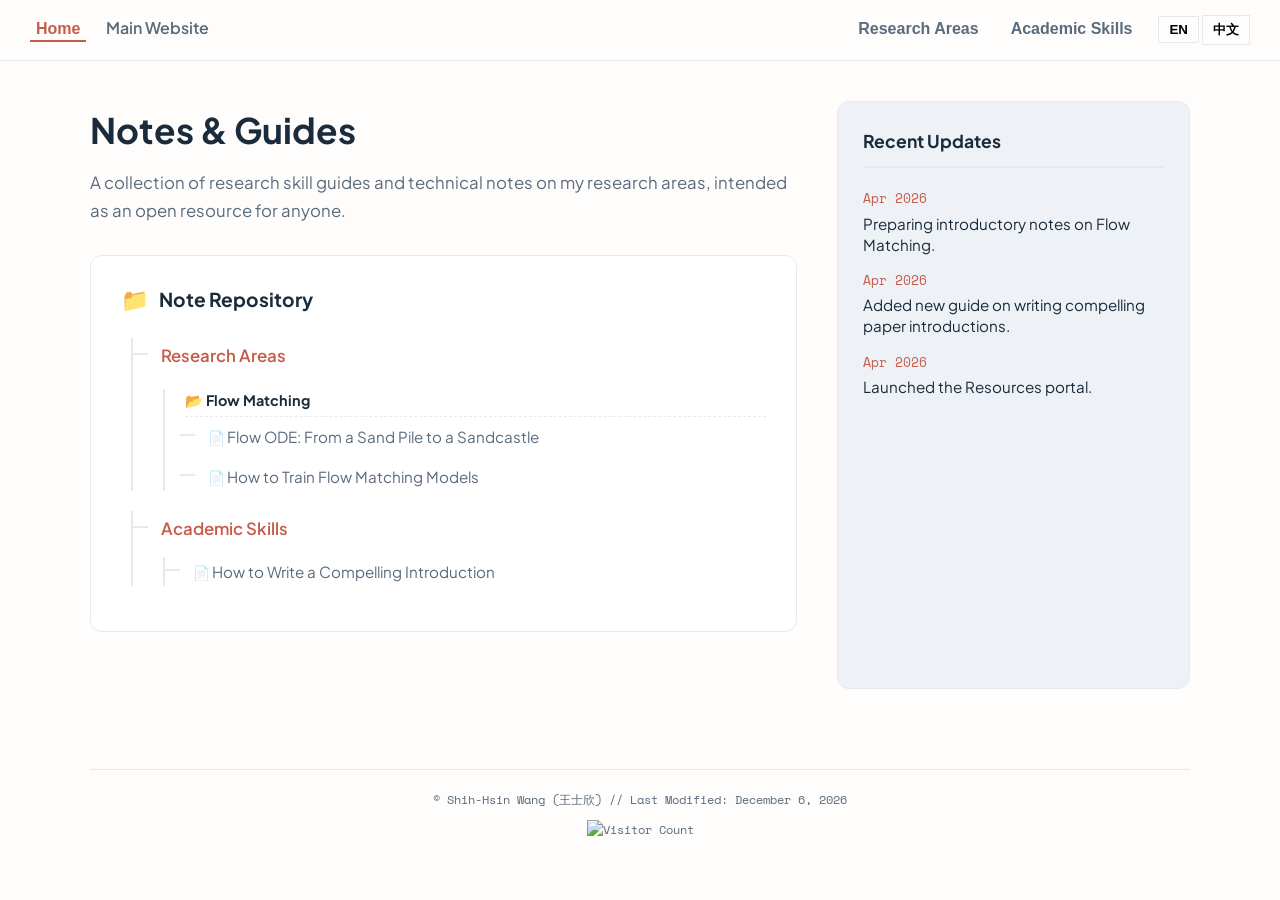
==== notes.html @ 01324335 "Update notes.html" ====
<!DOCTYPE html>
<html lang="en">
<head>
    <meta charset="UTF-8">
    <meta name="viewport" content="width=device-width, initial-scale=1.0">
    
    <meta http-equiv="Cache-Control" content="no-cache, no-store, must-revalidate">
    <meta http-equiv="Pragma" content="no-cache">
    <meta http-equiv="Expires" content="0">

    <title>Shih-Hsin Wang — Notes & Guides</title>
    
    <link rel="preconnect" href="https://fonts.googleapis.com">
    <link rel="preconnect" href="https://fonts.gstatic.com" crossorigin>
    <link href="https://fonts.googleapis.com/css2?family=Plus+Jakarta+Sans:wght@400;500;600;700&family=Space+Mono:wght@400;700&display=swap" rel="stylesheet">

    <link rel="stylesheet" href="https://cdn.jsdelivr.net/npm/katex@0.16.9/dist/katex.min.css">
    <script defer src="https://cdn.jsdelivr.net/npm/katex@0.16.9/dist/katex.min.js"></script>
    <script defer src="https://cdn.jsdelivr.net/npm/katex@0.16.9/dist/contrib/auto-render.min.js"></script>
    
    <link href="https://cdn.jsdelivr.net/npm/prismjs/themes/prism.css" rel="stylesheet"/>
    <script src="https://cdn.jsdelivr.net/npm/prismjs/prism.js"></script>
    
    <script src="https://cdn.jsdelivr.net/npm/marked/marked.min.js"></script>
    
    <script src="https://cdn.jsdelivr.net/npm/marked-katex-extension/lib/index.umd.js"></script>

    <style>
        :root {
            --bg: #fffdfc;
            --text: #1a2b3c;
            --text-muted: #5a6b7d;
            --accent: #c65d4a;
            --box-math-bg: #eef2f6;
            --box-ml-bg: #fcf6f1;
            --border: #e6e9ed;
            --font-main: 'Plus Jakarta Sans', sans-serif;
            --font-mono: 'Space Mono', monospace;
        }

        * { box-sizing: border-box; }

        body {
            background-color: var(--bg);
            color: var(--text);
            font-family: var(--font-main);
            line-height: 1.65;
            margin: 0;
            display: flex;
            flex-direction: column;
            height: 100vh;
        }

        header {
            background-color: var(--bg);
            border-bottom: 1px solid var(--border);
            padding: 15px 30px;
            display: flex;
            justify-content: space-between;
            align-items: center;
        }

        .header-left {
            display: flex;
            align-items: center;
            gap: 20px; 
        }
        
        /* 更新原本的 cat-btn 讓它支援 a 標籤 */
        .cat-btn {
            background: none; border: none; font-size: 1rem; font-weight: 600;
            color: var(--text-muted); cursor: pointer; border-bottom: 2px solid transparent;
            text-decoration: none; /* 確保連結沒有底線 */
            padding-bottom: 2px; /* 微調底線距離 */
        }
        
        .cat-btn:hover {
            color: var(--accent);
        }
        
        .cat-btn.active-cat { 
            color: var(--accent); border-bottom: 2px solid var(--accent); 
        }
        
        .category-nav { display: flex; gap: 20px; align-items: center; }
    

        .lang-switch button {
            border: 1px solid var(--border); background: none; padding: 5px 10px;
            cursor: pointer; font-weight: 600;
        }
        .lang-switch button:hover { color: var(--accent); }

        /* DYNAMIC LAYOUT SUPPORT */
        .main-container {
            display: grid;
            grid-template-columns: 280px 1fr;
            flex-grow: 1;
            overflow: hidden;
        }
        .main-container.home-active { grid-template-columns: 1fr; }

        .sidebar { background-color: var(--box-ml-bg); border-right: 1px solid var(--border); padding: 20px; overflow-y: auto; }
        .main-container.home-active .sidebar { display: none; }

        .note-list button { width: 100%; text-align: left; border: none; background: none; padding: 8px; cursor: pointer; }
        .note-list button.active-note { background-color: var(--accent); color: white; }

        .content { padding: 40px; overflow-y: auto; }

        /* ===== HOME DASHBOARD STYLES ===== */
        .home-dashboard {
            display: none;
            max-width: 1100px;
            margin: 0 auto;
            flex-direction: column; /* Flex allows pushing footer to bottom */
            min-height: 100%;
        }
        .main-container.home-active .home-dashboard { display: flex; }
        .main-container.home-active #markdown-content { display: none; }

        .dashboard-content-wrapper {
            display: grid;
            grid-template-columns: 2fr 1fr;
            gap: 40px;
            flex-grow: 1; /* Pushes footer down */
            padding-bottom: 40px;
        }

        .dashboard-header { margin-bottom: 30px; }
        .dashboard-header h1 { font-size: 2.2rem; margin: 0 0 10px 0; color: var(--text); }
        .dashboard-header p { font-size: 1.05rem; color: var(--text-muted); margin: 0; }

        /* ===== INTERACTIVE TREE STYLES ===== */
        .tree-container {
            background: #fff;
            border: 1px solid var(--border);
            border-radius: 12px;
            padding: 25px 30px;
        }
        .tree-root {
            font-size: 1.2rem;
            font-weight: 700;
            color: var(--text);
            margin-bottom: 20px;
            display: flex;
            align-items: center;
            gap: 10px;
        }
        .tree-root::before { content: '📁'; font-size: 1.4rem; }
        
        .tree-branch {
            border-left: 2px solid var(--border);
            margin-left: 10px;
            padding-left: 20px;
            margin-bottom: 20px;
            position: relative;
        }
        .tree-branch::before {
            content: ''; position: absolute; left: 0; top: 15px; width: 15px; height: 2px; background: var(--border);
        }
        .tree-category {
            font-weight: 600; font-size: 1.05rem; cursor: pointer; display: inline-block;
            padding: 4px 8px; border-radius: 6px; transition: all 0.2s; color: var(--accent);
        }
        .tree-category:hover { background: var(--box-ml-bg); transform: translateX(3px); }
        
        .tree-leaves {
            margin-top: 10px; border-left: 2px solid var(--border); margin-left: 10px; padding-left: 20px;
        }
        .tree-leaf-item { position: relative; margin-bottom: 10px; }
        .tree-leaf-item::before {
            content: ''; position: absolute; left: -20px; top: 12px; width: 15px; height: 2px; background: var(--border);
        }
        .tree-leaf {
            color: var(--text-muted); cursor: pointer; display: inline-block;
            padding: 2px 8px; border-radius: 4px; transition: all 0.2s; font-size: 0.95rem;
        }
        .tree-leaf:hover { background: var(--box-math-bg); color: var(--text); transform: translateX(3px); font-weight: 500; }
        .tree-leaf::before { content: '📄 '; font-size: 0.85rem; opacity: 0.6; }

        /* ===== UPDATES COLUMN ===== */
        .updates-column { background: var(--box-math-bg); border-radius: 12px; padding: 25px; border: 1px solid var(--border); }
        .updates-column h3 { margin: 0 0 20px 0; font-size: 1.1rem; border-bottom: 2px solid var(--border); padding-bottom: 10px; }
        .update-item { margin-bottom: 15px; }
        .update-date { font-family: var(--font-mono); font-size: 0.8rem; color: var(--accent); display: block; margin-bottom: 3px; }
        .update-text { font-size: 0.95rem; line-height: 1.4; }

        /* ===== MINIMAL FOOTER ===== */
.dynamic-home-footer {
    padding: 20px 10px;
    margin-top: 40px; /* Space between content and footer */
    border-top: 1px solid var(--border);
    font-size: 0.75rem;
    color: var(--text-muted);
    font-family: var(--font-mono);
    text-align: center;
    display: flex;
    flex-direction: column;
    align-items: center;
    gap: 8px;
    background: var(--bg);
}

/* Ensure the dashboard stretches to push footer down */
.home-dashboard {
    display: none;
    flex-direction: column;
    min-height: 100%;
}

/* HIDE footer logic for mobile and note views */
.main-container:not(.home-active) .dynamic-home-footer {
    display: none !important;
}

@media (max-width: 768px) {
    /* Fix for .md files not loading accurately on mobile */
    .content {
        padding: 20px;
        height: auto; /* Allow content to dictate height */
        overflow-y: visible; 
    }
    
    .main-container {
        display: block;
        overflow-y: auto;
        height: auto;
    }

    body {
        height: auto; /* Fix for mobile scrolling issues */
    }

        /* ===== Table & Markdown Styling ===== */
        .markdown-body table { width: 100%; border-collapse: collapse; margin: 20px 0; font-size: 0.95rem; table-layout: auto; }
        .markdown-body th, .markdown-body td { border: 1px solid var(--border); padding: 12px 14px; text-align: left; vertical-align: top; line-height: 1.6; word-break: break-word; }
        .markdown-body th { background-color: var(--box-ml-bg); font-weight: 600; }
        .markdown-body tr:nth-child(even) { background-color: #fafafa; }
        .markdown-body td:first-child, .markdown-body th:first-child { width: 140px; white-space: nowrap; }
        .markdown-body { max-width: 900px; margin: 0; font-size: 16px; line-height: 1.75; }

        @media (max-width: 768px) {
            .dashboard-content-wrapper { grid-template-columns: 1fr; }
            .markdown-body table { display: block; overflow-x: auto; }
            .category-nav { flex-wrap: wrap; gap: 10px; }
            header { flex-direction: column; align-items: flex-start; gap: 10px; }
            .main-container { display: block; }
            .sidebar { width: 100%; border-right: none; border-bottom: 1px solid var(--border); padding: 10px; }
            .note-list { display: flex; overflow-x: auto; gap: 8px; }
            .note-list li { flex: 0 0 auto; }
            .note-list button { white-space: nowrap; border: 1px solid var(--border); border-radius: 20px; padding: 6px 12px; }
            .content { padding: 20px; }
            .markdown-body { max-width: 100%; }
        }

        .markdown-body h1 { font-size: 2rem; margin-top: 0; border-bottom: 1px solid var(--border); padding-bottom: 8px; }
        .markdown-body h2 { margin-top: 32px; font-size: 1.5rem; }
        .markdown-body h3 { margin-top: 24px; }
        .markdown-body p { margin: 14px 0; }
        .markdown-body ul { padding-left: 20px; }
        .markdown-body blockquote { border-left: 3px solid var(--accent); padding-left: 12px; color: var(--text-muted); background: var(--box-ml-bg); border-radius: 6px; }
        .markdown-body code { background: var(--box-math-bg); padding: 3px 6px; border-radius: 4px; font-size: 0.9em; }
        .markdown-body pre { background: #1a2b3c; color: white; padding: 16px; border-radius: 8px; overflow-x: auto; }
        .katex-display { margin: 20px 0; overflow-x: auto; }
        html { scroll-behavior: smooth; }
        
    </style>
</head>

<body>

<header>
    <div class="header-left">
        <button class="cat-btn" id="btn-home" onclick="loadHome()">Home</button>
        <a href="index.html" class="cat-btn">Main Website</a>
    </div>
    
    <div class="category-nav">
        <button class="cat-btn" id="btn-themes" onclick="loadCategory('themes', event)">Research Areas</button>
        <button class="cat-btn" id="btn-skills" onclick="loadCategory('skills', event)">Academic Skills</button>

        <div class="lang-switch">
            <button onclick="setLanguage('en')">EN</button>
            <button onclick="setLanguage('zh')">中文</button>
        </div>
    </div>
</header>

<div class="main-container" id="main-container">

    <aside class="sidebar">
        <h3 id="sidebar-title"></h3>
        <ul class="note-list" id="note-list-container"></ul>
    </aside>

    <main class="content">
        
        <div class="home-dashboard" id="home-dashboard">
            <div class="dashboard-content-wrapper">
                
                <div class="dashboard-main">
                    <div class="dashboard-header">
                        <h1 id="home-title">Notes & Guides</h1>
                        <p id="home-subtitle">A collection of research skill guides and technical notes on my research areas, intended as an open resource for anyone.</p>
                    </div>

                    <div class="tree-container">
                        <div class="tree-root" id="tree-root-title">Note Repository</div>
                        <div id="dynamic-tree">
                            </div>
                    </div>
                </div>

                <div class="updates-column">
                    <h3 id="updates-title">Recent Updates</h3>
                    <div class="update-item">
                        <span class="update-date">Apr 2026</span>
                        <div class="update-text" id="upd-1">Preparing introductory notes on Flow Matchings.</div>
                    </div>
                    <div class="update-item">
                        <span class="update-date">Apr 2026</span>
                        <div class="update-text" id="upd-2">Added new guide on writing compelling paper introduction.</div>
                    </div>
                    <div class="update-item">
                        <span class="update-date">Apr 2026</span>
                        <div class="update-text" id="upd-3">Launched the Resources portal.</div>
                    </div>
                </div>

            </div>

            <footer class="dynamic-home-footer">
                    <div>&copy; Shih-Hsin Wang (王士欣) // Last Modified: <script>document.write(new Date(document.lastModified).toLocaleDateString('en-US', { year: 'numeric', month: 'long', day: 'numeric' }));</script></div>
                    <div style="margin-top: 2px;">
                        <img src="https://visitor-badge.laobi.icu/badge?page_id=shihhsinwang0214.notes&left_color=1a2b3c&right_color=c65d4a&left_text=Notes%20Visits" alt="Visitor Count">
                    </div>
            </footer>
        </div>

        <div id="markdown-content" class="markdown-body">Loading...</div>
    </main>

</div>

<script>

let currentLang = localStorage.getItem("lang") || "en";

// ==========================================
// 1. ADD YOUR NOTES HERE
// ==========================================
// The Knowledge Tree automatically builds itself from this list!

const notesData = {
    "themes": [
        // --- Geometric Deep Learning ---
        // {
        //     group: { en: "Geometric Deep Learning", zh: "幾何深度學習" },
        //     title: { en: "GNNs", zh: "GNNs 筆記" },
        //     file: { en: "notes/en/gnns.md", zh: "notes/zh/gnns.md" }
        // },
        // {
        //     group: { en: "Geometric Deep Learning", zh: "幾何深度學習" },
        //     title: { en: "Equivariance & Invariance", zh: "等變性與不變性" },
        //     file: { en: "notes/en/equivariance.md", zh: "notes/zh/equivariance.md" }
        // },
        // --- Flow Matching ---
        {
            group: { en: "Flow Matching", zh: "Flow Matching" },
            title: { en: "Flow ODE: From a Sand Pile to a Sandcastle", zh: "Flow ODE：沙堆到沙堡" },
            file: { en: "notes/zh/flow-matching-story.md", zh: "notes/zh/flow-matching-story.md" }
        },
        {
            group: { en: "Flow Matching", zh: "Flow Matching" },
            title: { en: "How to Train Flow Matching Models", zh: "訓練 Flow Matching：隨群體而動" },
            file: { en: "notes/en/flow-matching-training.md", zh: "notes/zh/flow-matching-training.md" }
        }
        // ,
        // {
        //     group: { en: "Flow Matching", zh: "Flow Matching" },
        //     title: { en: "Stochastic Interpolants", zh: "Stochastic Interpolants" },
        //     file: { en: "notes/en/flow-matching-interpolants.md", zh: "notes/zh/flow-matching-interpolants.md" }
        // }
        //,
        // {
        //     group: { en: "Flow Matching", zh: "Flow Matching" },
        //     title: { en: "Diffusion", zh: "Diffusion 筆記" },
        //     file: { en: "notes/en/diffusion.md", zh: "notes/zh/diffusion.md" }
        // },
        // {
        //     group: { en: "Flow Matching", zh: "Flow Matching" },
        //     title: { en: "Test-time Guidance", zh: "Test-time Guidance" },
        //     file: { en: "notes/en/test-time-guidance.md", zh: "notes/zh/test-time-guidance.md" }
        // }
    ],
    "skills": [
        {
            // Skills 沒有特別設定 group，就會維持原本的單層樣式
            title: { en: "How to Write a Compelling Introduction", zh: "如何寫一個有說服力的 Introduction" },
            file: { en: "notes/en/write-intro.md", zh: "notes/zh/write-intro.md" }
        }
    ]
};

const categoryTitles = {
    "themes": { en: "Research Areas", zh: "研究領域" },
    "skills": { en: "Academic Skills", zh: "學術技能" }
};

const homeTranslations = {
    "home-title": { en: "Notes & Guides", zh: "筆記與指南" },
    "home-subtitle": { en: "A collection of research skill guides and technical notes on my research areas, intended as an open resource for anyone.", zh: "一些關於研究技能與相關領域的筆記，開放給所有對這些主題有興趣或從事研究的人。" },
    "tree-root-title": { en: "Note Repository", zh: "筆記庫" },
    "updates-title": { en: "Recent Updates", zh: "最新更新" },
    "upd-1": { en: "Preparing introductory notes on Flow Matching.", zh: "新增 Flow Matching 筆記。" },
    "upd-2": { en: "Added new guide on writing compelling paper introductions.", zh: "新增「如何寫出具說服力的論文 Introduction」。" },
    "upd-3": { en: "Launched the Resources portal.", zh: "正式建立資源站。" }
};

function translateHome() {
    for (const [id, texts] of Object.entries(homeTranslations)) {
        const el = document.getElementById(id);
        if (el) el.innerText = texts[currentLang];
    }
}

// Automatically builds the visual tree based on your notesData
function buildDynamicTree() {
    const treeContainer = document.getElementById('dynamic-tree');
    treeContainer.innerHTML = ''; 

    // 透過迴圈自動建立所有主分類 (themes, skills)
    for (const categoryId in notesData) {
        let html = `<div class="tree-branch">
            <div class="tree-category" onclick="loadCategory('${categoryId}')">${categoryTitles[categoryId][currentLang]}</div>
            <div class="tree-leaves">`;

        let currentGroup = null;
        
        notesData[categoryId].forEach((note, index) => {
            // 如果這篇筆記有 group 且與上一個不同，就插入一個子分類標題
            if (note.group && note.group[currentLang] !== currentGroup) {
                currentGroup = note.group[currentLang];
                html += `<div style="font-size: 0.9rem; font-weight: 700; color: var(--text); margin: 15px 0 5px 0px; border-bottom: 1px dashed var(--border); padding-bottom: 4px;">📂 ${currentGroup}</div>`;
            }

            // 如果在群組底下，稍微往右縮進一點會更好看
            const indentStyle = note.group ? 'margin-left: 15px;' : '';

            html += `<div class="tree-leaf-item" style="${indentStyle}">
                        <span class="tree-leaf" onclick="loadCategory('${categoryId}', event, ${index})">${note.title[currentLang]}</span>
                     </div>`;
        });

        html += `</div></div>`;
        treeContainer.innerHTML += html;
    }
}

function setLanguage(lang) {
    currentLang = lang;
    localStorage.setItem("lang", lang);
    
    translateHome();
    buildDynamicTree(); // Rebuild tree with new language

    const container = document.getElementById('main-container');
    
    if (container.classList.contains('home-active')) {
        return;
    }

    const activeCategoryBtn = document.querySelector('.cat-btn.active-cat');
    let activeCategory = "skills"; 
    
    if (activeCategoryBtn) {
        if (activeCategoryBtn.getAttribute('onclick').includes('themes')) activeCategory = 'themes';
        if (activeCategoryBtn.getAttribute('onclick').includes('skills')) activeCategory = 'skills';
    }

    const activeNoteBtn = document.querySelector('.note-list button.active-note');
    let activeIndex = 0;
    if (activeNoteBtn) {
        activeIndex = activeNoteBtn.getAttribute("data-index");
    }

    loadCategory(activeCategory, null, activeIndex);
}

function loadHome() {
    document.querySelectorAll('.cat-btn').forEach(btn => btn.classList.remove('active-cat'));
    document.getElementById('btn-home').classList.add('active-cat');
    
    document.getElementById('main-container').classList.add('home-active');
    localStorage.setItem("currentCategory", "home");
    translateHome();
    buildDynamicTree();

    window.history.replaceState({}, '', window.location.pathname);
    
    document.getElementById('main-container').classList.add('home-active');
    sessionStorage.setItem("currentCategory", "home");
    translateHome();
    buildDynamicTree();
}

function loadCategory(categoryId, event, specificIndex = null) {
    document.querySelectorAll('.cat-btn').forEach(btn => btn.classList.remove('active-cat'));
    document.getElementById('btn-' + categoryId).classList.add('active-cat');
    
    document.getElementById('main-container').classList.remove('home-active');
    document.getElementById('sidebar-title').innerText = categoryTitles[categoryId][currentLang];

    const listContainer = document.getElementById('note-list-container');
    listContainer.innerHTML = '';

    let currentGroup = null;

    notesData[categoryId].forEach((note, index) => {
        // 在側邊欄插入子分類標籤
        if (note.group && note.group[currentLang] !== currentGroup) {
            currentGroup = note.group[currentLang];
            const groupHeader = document.createElement('div');
            groupHeader.style.cssText = "font-size: 0.75rem; font-weight: 700; color: var(--text-muted); margin: 25px 0 8px 5px; text-transform: uppercase; letter-spacing: 0.5px;";
            groupHeader.innerText = currentGroup;
            listContainer.appendChild(groupHeader);
        }

        const li = document.createElement('li');
        const btn = document.createElement('button');

        // 子分類下的按鈕加上微小的左邊距
        if (note.group) {
            btn.style.paddingLeft = "15px";
        }

        btn.innerText = note.title[currentLang];
        btn.setAttribute("data-file", note.file[currentLang]); 
        btn.setAttribute("data-index", index); 
        btn.onclick = (e) => loadMarkdown(note.file[currentLang], e.target, categoryId, index);

        li.appendChild(btn);
        listContainer.appendChild(li);
    });

    let indexToLoad = specificIndex;
    if (indexToLoad === null) {
        indexToLoad = localStorage.getItem("currentNoteIndex-" + categoryId);
    }
    
    let btnToClick = null;
    if (indexToLoad !== null) {
        btnToClick = listContainer.querySelector(`button[data-index="${indexToLoad}"]`);
    }
    if (!btnToClick) {
        btnToClick = listContainer.querySelector('button');
    }

    if (btnToClick) {
        loadMarkdown(btnToClick.getAttribute("data-file"), btnToClick, categoryId, btnToClick.getAttribute("data-index"));
    }
}

async function loadMarkdown(filePath, btnElement, categoryId, noteIndex) {
    document.querySelectorAll('.note-list button').forEach(b => b.classList.remove('active-note'));
    if (btnElement) btnElement.classList.add('active-note');

    // 1. Save state to session
    sessionStorage.setItem("currentCategory", categoryId);
    sessionStorage.setItem("currentNoteIndex-" + categoryId, noteIndex);

    // 2. UPDATE URL MANIPULATION HERE
    const newUrl = `${window.location.pathname}?cat=${categoryId}&id=${noteIndex}`;
    window.history.replaceState({path: newUrl}, '', newUrl);

    // 3. Continue with loading content
    const contentDiv = document.getElementById('markdown-content');
    contentDiv.innerHTML = "Loading...";

    try {
        const res = await fetch(filePath);
        if (!res.ok) throw new Error("File not found");
        const text = await res.text();

        // 告訴 marked.js 啟用 KaTeX 擴充功能
        marked.use(window.markedKatex({ throwOnError: false }));

        // 解析 Markdown，此時公式已經被安全地渲染成完美的 HTML 了
        contentDiv.innerHTML = marked.parse(text);

        Prism.highlightAllUnder(contentDiv);

    } catch (error) {
        // ==== 檔案找不到 (404) 的 Fallback 處理邏輯 ====
        
        // 1. 決定 fallback 檔案路徑 (同資料夾下的 coming-soon.md)
        // Check if filePath is undefined to avoid errors
        let comingSoonPath = "notes/coming-soon.md"; // Default safe path
        if (filePath) {
            const basePath = filePath.substring(0, filePath.lastIndexOf('/')); 
            comingSoonPath = `${basePath}/coming-soon.md`;
        }

        // 2. 更新資料結構中的標題，加上 Coming Soon 標籤
        const noteData = notesData[categoryId][noteIndex];
        const suffixEN = " (Coming Soon!)";
        const suffixZH = " (即將推出!)"; 

        // 避免重複加上標籤
        if (!noteData.title.en.includes("Coming Soon")) noteData.title.en += suffixEN;
        if (!noteData.title.zh.includes("即將推出")) noteData.title.zh += suffixZH;

        // 3. 即時更新畫面標籤
        if (btnElement) btnElement.innerText = noteData.title[currentLang]; // 更新左側邊欄按鈕
        buildDynamicTree(); // 重新渲染首頁樹狀圖，讓那邊的標籤也同步更新

        // 4. 嘗試讀取 coming-soon.md
        try {
            const fallbackRes = await fetch(comingSoonPath);
            if (!fallbackRes.ok) throw new Error("Fallback file not found");
            const text = await fallbackRes.text();
            contentDiv.innerHTML = marked.parse(text);
            
            Prism.highlightAllUnder(contentDiv);
        } catch (fallbackErr) {
            // 如果連 coming-soon.md 都不存在，顯示預設的 HTML 提示
            contentDiv.innerHTML = `
                <div style="text-align: center; margin-top: 50px;">
                    <h1 style="border: none;">🚧 ${currentLang === 'zh' ? '即將推出' : 'Coming Soon'}</h1>
                    <p style="color: var(--text-muted);">${currentLang === 'zh' ? '這篇筆記還在整理中，敬請期待。' : 'This note is currently being prepared. Check back later!'}</p>
                </div>
            `;
        }
    }
}

window.onload = () => {
    translateHome();
    buildDynamicTree();

    const urlParams = new URLSearchParams(window.location.search);
    const catParam = urlParams.get('cat'); // e.g., 'themes'
    const idParam = urlParams.get('id');   // e.g., '0'
    const forceHome = urlParams.get('home') === 'true';

    // Priority: 1. Direct URL Param -> 2. Force Home -> 3. Session Memory
    if (catParam && notesData[catParam]) {
        const index = idParam !== null ? parseInt(idParam) : 0;
        loadCategory(catParam, null, index);
    } else if (forceHome) {
        loadHome();
    } else {
        let lastCategory = sessionStorage.getItem("currentCategory") || "home";
        if (lastCategory === "home") {
            loadHome();
        } else {
            loadCategory(lastCategory);
        }
    }
};
</script>
</body>
</html>
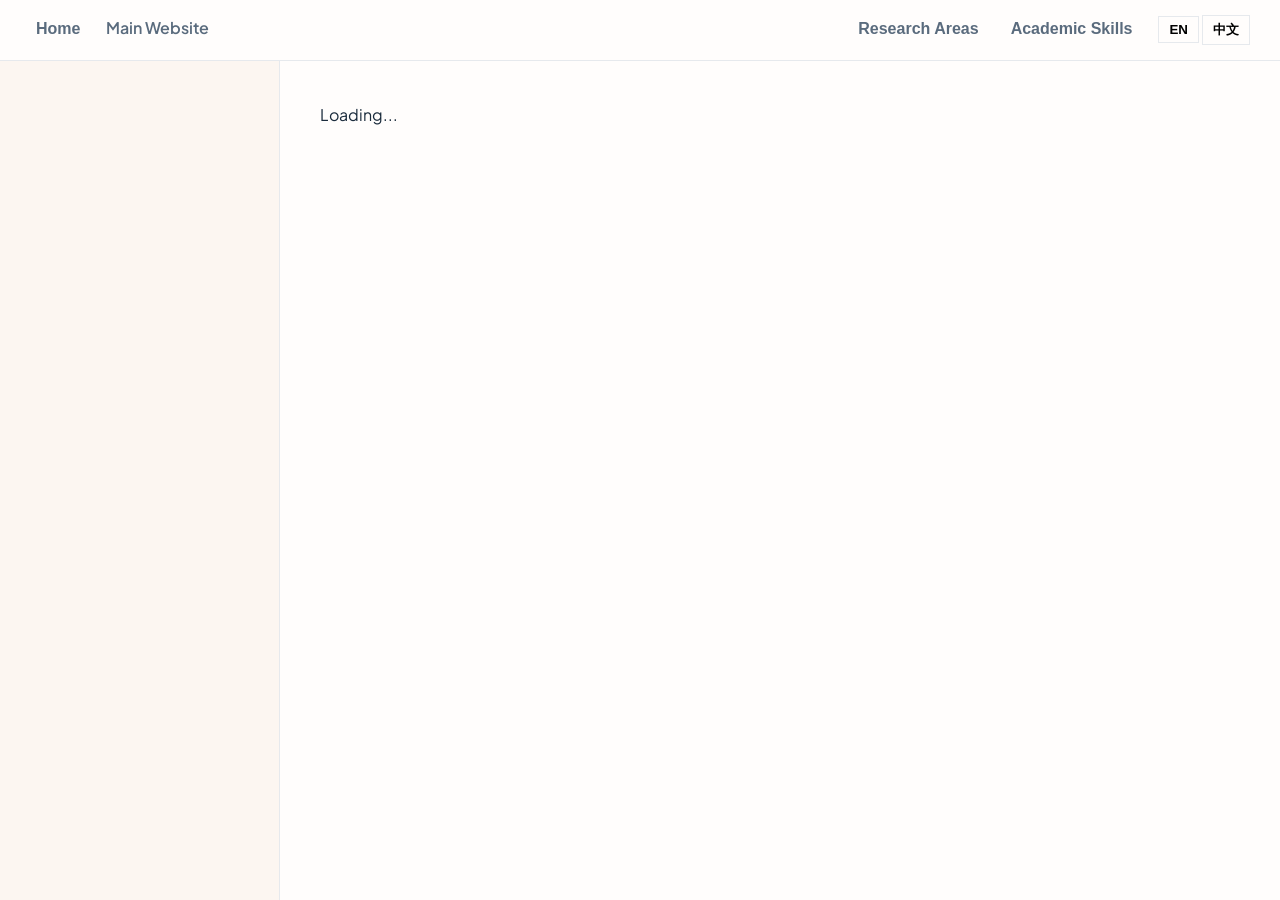
==== commit 471b8221: "Update notes.html" ====
--- a/notes.html
+++ b/notes.html
@@ -22,7 +22,6 @@
     <script src="https://cdn.jsdelivr.net/npm/prismjs/prism.js"></script>
     
     <script src="https://cdn.jsdelivr.net/npm/marked/marked.min.js"></script>
-    
     <script src="https://cdn.jsdelivr.net/npm/marked-katex-extension/lib/index.umd.js"></script>
 
     <style>
@@ -66,25 +65,17 @@
             gap: 20px; 
         }
         
-        /* 更新原本的 cat-btn 讓它支援 a 標籤 */
         .cat-btn {
             background: none; border: none; font-size: 1rem; font-weight: 600;
             color: var(--text-muted); cursor: pointer; border-bottom: 2px solid transparent;
-            text-decoration: none; /* 確保連結沒有底線 */
-            padding-bottom: 2px; /* 微調底線距離 */
-        }
-        
-        .cat-btn:hover {
-            color: var(--accent);
-        }
-        
-        .cat-btn.active-cat { 
-            color: var(--accent); border-bottom: 2px solid var(--accent); 
-        }
+            text-decoration: none; padding-bottom: 2px; 
+        }
+        
+        .cat-btn:hover { color: var(--accent); }
+        .cat-btn.active-cat { color: var(--accent); border-bottom: 2px solid var(--accent); }
         
         .category-nav { display: flex; gap: 20px; align-items: center; }
     
-
         .lang-switch button {
             border: 1px solid var(--border); background: none; padding: 5px 10px;
             cursor: pointer; font-weight: 600;
@@ -113,7 +104,7 @@
             display: none;
             max-width: 1100px;
             margin: 0 auto;
-            flex-direction: column; /* Flex allows pushing footer to bottom */
+            flex-direction: column; 
             min-height: 100%;
         }
         .main-container.home-active .home-dashboard { display: flex; }
@@ -123,7 +114,7 @@
             display: grid;
             grid-template-columns: 2fr 1fr;
             gap: 40px;
-            flex-grow: 1; /* Pushes footer down */
+            flex-grow: 1; 
             padding-bottom: 40px;
         }
 
@@ -132,50 +123,19 @@
         .dashboard-header p { font-size: 1.05rem; color: var(--text-muted); margin: 0; }
 
         /* ===== INTERACTIVE TREE STYLES ===== */
-        .tree-container {
-            background: #fff;
-            border: 1px solid var(--border);
-            border-radius: 12px;
-            padding: 25px 30px;
-        }
-        .tree-root {
-            font-size: 1.2rem;
-            font-weight: 700;
-            color: var(--text);
-            margin-bottom: 20px;
-            display: flex;
-            align-items: center;
-            gap: 10px;
-        }
+        .tree-container { background: #fff; border: 1px solid var(--border); border-radius: 12px; padding: 25px 30px; }
+        .tree-root { font-size: 1.2rem; font-weight: 700; color: var(--text); margin-bottom: 20px; display: flex; align-items: center; gap: 10px; }
         .tree-root::before { content: '📁'; font-size: 1.4rem; }
         
-        .tree-branch {
-            border-left: 2px solid var(--border);
-            margin-left: 10px;
-            padding-left: 20px;
-            margin-bottom: 20px;
-            position: relative;
-        }
-        .tree-branch::before {
-            content: ''; position: absolute; left: 0; top: 15px; width: 15px; height: 2px; background: var(--border);
-        }
-        .tree-category {
-            font-weight: 600; font-size: 1.05rem; cursor: pointer; display: inline-block;
-            padding: 4px 8px; border-radius: 6px; transition: all 0.2s; color: var(--accent);
-        }
+        .tree-branch { border-left: 2px solid var(--border); margin-left: 10px; padding-left: 20px; margin-bottom: 20px; position: relative; }
+        .tree-branch::before { content: ''; position: absolute; left: 0; top: 15px; width: 15px; height: 2px; background: var(--border); }
+        .tree-category { font-weight: 600; font-size: 1.05rem; cursor: pointer; display: inline-block; padding: 4px 8px; border-radius: 6px; transition: all 0.2s; color: var(--accent); }
         .tree-category:hover { background: var(--box-ml-bg); transform: translateX(3px); }
         
-        .tree-leaves {
-            margin-top: 10px; border-left: 2px solid var(--border); margin-left: 10px; padding-left: 20px;
-        }
+        .tree-leaves { margin-top: 10px; border-left: 2px solid var(--border); margin-left: 10px; padding-left: 20px; }
         .tree-leaf-item { position: relative; margin-bottom: 10px; }
-        .tree-leaf-item::before {
-            content: ''; position: absolute; left: -20px; top: 12px; width: 15px; height: 2px; background: var(--border);
-        }
-        .tree-leaf {
-            color: var(--text-muted); cursor: pointer; display: inline-block;
-            padding: 2px 8px; border-radius: 4px; transition: all 0.2s; font-size: 0.95rem;
-        }
+        .tree-leaf-item::before { content: ''; position: absolute; left: -20px; top: 12px; width: 15px; height: 2px; background: var(--border); }
+        .tree-leaf { color: var(--text-muted); cursor: pointer; display: inline-block; padding: 2px 8px; border-radius: 4px; transition: all 0.2s; font-size: 0.95rem; }
         .tree-leaf:hover { background: var(--box-math-bg); color: var(--text); transform: translateX(3px); font-weight: 500; }
         .tree-leaf::before { content: '📄 '; font-size: 0.85rem; opacity: 0.6; }
 
@@ -187,50 +147,14 @@
         .update-text { font-size: 0.95rem; line-height: 1.4; }
 
         /* ===== MINIMAL FOOTER ===== */
-.dynamic-home-footer {
-    padding: 20px 10px;
-    margin-top: 40px; /* Space between content and footer */
-    border-top: 1px solid var(--border);
-    font-size: 0.75rem;
-    color: var(--text-muted);
-    font-family: var(--font-mono);
-    text-align: center;
-    display: flex;
-    flex-direction: column;
-    align-items: center;
-    gap: 8px;
-    background: var(--bg);
-}
-
-/* Ensure the dashboard stretches to push footer down */
-.home-dashboard {
-    display: none;
-    flex-direction: column;
-    min-height: 100%;
-}
-
-/* HIDE footer logic for mobile and note views */
-.main-container:not(.home-active) .dynamic-home-footer {
-    display: none !important;
-}
-
-@media (max-width: 768px) {
-    /* Fix for .md files not loading accurately on mobile */
-    .content {
-        padding: 20px;
-        height: auto; /* Allow content to dictate height */
-        overflow-y: visible; 
-    }
-    
-    .main-container {
-        display: block;
-        overflow-y: auto;
-        height: auto;
-    }
-
-    body {
-        height: auto; /* Fix for mobile scrolling issues */
-    }
+        .dynamic-home-footer {
+            padding: 20px 10px; margin-top: 40px; border-top: 1px solid var(--border);
+            font-size: 0.75rem; color: var(--text-muted); font-family: var(--font-mono);
+            text-align: center; display: flex; flex-direction: column; align-items: center;
+            gap: 8px; background: var(--bg);
+        }
+
+        .main-container:not(.home-active) .dynamic-home-footer { display: none !important; }
 
         /* ===== Table & Markdown Styling ===== */
         .markdown-body table { width: 100%; border-collapse: collapse; margin: 20px 0; font-size: 0.95rem; table-layout: auto; }
@@ -241,16 +165,17 @@
         .markdown-body { max-width: 900px; margin: 0; font-size: 16px; line-height: 1.75; }
 
         @media (max-width: 768px) {
+            .content { padding: 20px; height: auto; overflow-y: visible; }
+            .main-container { display: block; overflow-y: auto; height: auto; }
+            body { height: auto; }
             .dashboard-content-wrapper { grid-template-columns: 1fr; }
             .markdown-body table { display: block; overflow-x: auto; }
             .category-nav { flex-wrap: wrap; gap: 10px; }
             header { flex-direction: column; align-items: flex-start; gap: 10px; }
-            .main-container { display: block; }
             .sidebar { width: 100%; border-right: none; border-bottom: 1px solid var(--border); padding: 10px; }
             .note-list { display: flex; overflow-x: auto; gap: 8px; }
             .note-list li { flex: 0 0 auto; }
             .note-list button { white-space: nowrap; border: 1px solid var(--border); border-radius: 20px; padding: 6px 12px; }
-            .content { padding: 20px; }
             .markdown-body { max-width: 100%; }
         }
 
@@ -264,7 +189,6 @@
         .markdown-body pre { background: #1a2b3c; color: white; padding: 16px; border-radius: 8px; overflow-x: auto; }
         .katex-display { margin: 20px 0; overflow-x: auto; }
         html { scroll-behavior: smooth; }
-        
     </style>
 </head>
 
@@ -307,8 +231,7 @@
 
                     <div class="tree-container">
                         <div class="tree-root" id="tree-root-title">Note Repository</div>
-                        <div id="dynamic-tree">
-                            </div>
+                        <div id="dynamic-tree"></div>
                     </div>
                 </div>
 
@@ -344,59 +267,30 @@
 </div>
 
 <script>
+// Configure Marked.js globally so it doesn't get called multiple times
+marked.use(window.markedKatex({ throwOnError: false }));
 
 let currentLang = localStorage.getItem("lang") || "en";
 
 // ==========================================
 // 1. ADD YOUR NOTES HERE
 // ==========================================
-// The Knowledge Tree automatically builds itself from this list!
-
 const notesData = {
     "themes": [
-        // --- Geometric Deep Learning ---
-        // {
-        //     group: { en: "Geometric Deep Learning", zh: "幾何深度學習" },
-        //     title: { en: "GNNs", zh: "GNNs 筆記" },
-        //     file: { en: "notes/en/gnns.md", zh: "notes/zh/gnns.md" }
-        // },
-        // {
-        //     group: { en: "Geometric Deep Learning", zh: "幾何深度學習" },
-        //     title: { en: "Equivariance & Invariance", zh: "等變性與不變性" },
-        //     file: { en: "notes/en/equivariance.md", zh: "notes/zh/equivariance.md" }
-        // },
-        // --- Flow Matching ---
         {
             group: { en: "Flow Matching", zh: "Flow Matching" },
             title: { en: "Flow ODE: From a Sand Pile to a Sandcastle", zh: "Flow ODE：沙堆到沙堡" },
-            file: { en: "notes/zh/flow-matching-story.md", zh: "notes/zh/flow-matching-story.md" }
+            file: { en: "notes/en/flow-matching-story.md", zh: "notes/zh/flow-matching-story.md" } // Fixed EN path
         },
         {
             group: { en: "Flow Matching", zh: "Flow Matching" },
             title: { en: "How to Train Flow Matching Models", zh: "訓練 Flow Matching：隨群體而動" },
             file: { en: "notes/en/flow-matching-training.md", zh: "notes/zh/flow-matching-training.md" }
         }
-        // ,
-        // {
-        //     group: { en: "Flow Matching", zh: "Flow Matching" },
-        //     title: { en: "Stochastic Interpolants", zh: "Stochastic Interpolants" },
-        //     file: { en: "notes/en/flow-matching-interpolants.md", zh: "notes/zh/flow-matching-interpolants.md" }
-        // }
-        //,
-        // {
-        //     group: { en: "Flow Matching", zh: "Flow Matching" },
-        //     title: { en: "Diffusion", zh: "Diffusion 筆記" },
-        //     file: { en: "notes/en/diffusion.md", zh: "notes/zh/diffusion.md" }
-        // },
-        // {
-        //     group: { en: "Flow Matching", zh: "Flow Matching" },
-        //     title: { en: "Test-time Guidance", zh: "Test-time Guidance" },
-        //     file: { en: "notes/en/test-time-guidance.md", zh: "notes/zh/test-time-guidance.md" }
-        // }
     ],
     "skills": [
         {
-            // Skills 沒有特別設定 group，就會維持原本的單層樣式
+            group: { en: "Paper Writing", zh: "論文寫作" }, // Unified logic: added a group for skills
             title: { en: "How to Write a Compelling Introduction", zh: "如何寫一個有說服力的 Introduction" },
             file: { en: "notes/en/write-intro.md", zh: "notes/zh/write-intro.md" }
         }
@@ -425,12 +319,10 @@
     }
 }
 
-// Automatically builds the visual tree based on your notesData
 function buildDynamicTree() {
     const treeContainer = document.getElementById('dynamic-tree');
     treeContainer.innerHTML = ''; 
 
-    // 透過迴圈自動建立所有主分類 (themes, skills)
     for (const categoryId in notesData) {
         let html = `<div class="tree-branch">
             <div class="tree-category" onclick="loadCategory('${categoryId}')">${categoryTitles[categoryId][currentLang]}</div>
@@ -439,15 +331,11 @@
         let currentGroup = null;
         
         notesData[categoryId].forEach((note, index) => {
-            // 如果這篇筆記有 group 且與上一個不同，就插入一個子分類標題
             if (note.group && note.group[currentLang] !== currentGroup) {
                 currentGroup = note.group[currentLang];
                 html += `<div style="font-size: 0.9rem; font-weight: 700; color: var(--text); margin: 15px 0 5px 0px; border-bottom: 1px dashed var(--border); padding-bottom: 4px;">📂 ${currentGroup}</div>`;
             }
-
-            // 如果在群組底下，稍微往右縮進一點會更好看
             const indentStyle = note.group ? 'margin-left: 15px;' : '';
-
             html += `<div class="tree-leaf-item" style="${indentStyle}">
                         <span class="tree-leaf" onclick="loadCategory('${categoryId}', event, ${index})">${note.title[currentLang]}</span>
                      </div>`;
@@ -463,13 +351,10 @@
     localStorage.setItem("lang", lang);
     
     translateHome();
-    buildDynamicTree(); // Rebuild tree with new language
+    buildDynamicTree(); 
 
     const container = document.getElementById('main-container');
-    
-    if (container.classList.contains('home-active')) {
-        return;
-    }
+    if (container.classList.contains('home-active')) { return; }
 
     const activeCategoryBtn = document.querySelector('.cat-btn.active-cat');
     let activeCategory = "skills"; 
@@ -481,9 +366,7 @@
 
     const activeNoteBtn = document.querySelector('.note-list button.active-note');
     let activeIndex = 0;
-    if (activeNoteBtn) {
-        activeIndex = activeNoteBtn.getAttribute("data-index");
-    }
+    if (activeNoteBtn) { activeIndex = activeNoteBtn.getAttribute("data-index"); }
 
     loadCategory(activeCategory, null, activeIndex);
 }
@@ -498,11 +381,7 @@
     buildDynamicTree();
 
     window.history.replaceState({}, '', window.location.pathname);
-    
-    document.getElementById('main-container').classList.add('home-active');
     sessionStorage.setItem("currentCategory", "home");
-    translateHome();
-    buildDynamicTree();
 }
 
 function loadCategory(categoryId, event, specificIndex = null) {
@@ -518,7 +397,6 @@
     let currentGroup = null;
 
     notesData[categoryId].forEach((note, index) => {
-        // 在側邊欄插入子分類標籤
         if (note.group && note.group[currentLang] !== currentGroup) {
             currentGroup = note.group[currentLang];
             const groupHeader = document.createElement('div');
@@ -530,10 +408,7 @@
         const li = document.createElement('li');
         const btn = document.createElement('button');
 
-        // 子分類下的按鈕加上微小的左邊距
-        if (note.group) {
-            btn.style.paddingLeft = "15px";
-        }
+        if (note.group) { btn.style.paddingLeft = "15px"; }
 
         btn.innerText = note.title[currentLang];
         btn.setAttribute("data-file", note.file[currentLang]); 
@@ -566,72 +441,66 @@
     document.querySelectorAll('.note-list button').forEach(b => b.classList.remove('active-note'));
     if (btnElement) btnElement.classList.add('active-note');
 
-    // 1. Save state to session
     sessionStorage.setItem("currentCategory", categoryId);
     sessionStorage.setItem("currentNoteIndex-" + categoryId, noteIndex);
 
-    // 2. UPDATE URL MANIPULATION HERE
     const newUrl = `${window.location.pathname}?cat=${categoryId}&id=${noteIndex}`;
     window.history.replaceState({path: newUrl}, '', newUrl);
 
-    // 3. Continue with loading content
     const contentDiv = document.getElementById('markdown-content');
     contentDiv.innerHTML = "Loading...";
 
+    let textToParse = "";
+
+    // Step 1: Try to fetch the file from the server
     try {
         const res = await fetch(filePath);
         if (!res.ok) throw new Error("File not found");
-        const text = await res.text();
-
-        // 告訴 marked.js 啟用 KaTeX 擴充功能
-        marked.use(window.markedKatex({ throwOnError: false }));
-
-        // 解析 Markdown，此時公式已經被安全地渲染成完美的 HTML 了
-        contentDiv.innerHTML = marked.parse(text);
-
-        Prism.highlightAllUnder(contentDiv);
-
-    } catch (error) {
-        // ==== 檔案找不到 (404) 的 Fallback 處理邏輯 ====
-        
-        // 1. 決定 fallback 檔案路徑 (同資料夾下的 coming-soon.md)
-        // Check if filePath is undefined to avoid errors
-        let comingSoonPath = "notes/coming-soon.md"; // Default safe path
+        textToParse = await res.text();
+    } catch (networkError) {
+        // ==== 404 NETWORK FALLBACK ====
+        let comingSoonPath = "notes/coming-soon.md"; 
         if (filePath) {
             const basePath = filePath.substring(0, filePath.lastIndexOf('/')); 
             comingSoonPath = `${basePath}/coming-soon.md`;
         }
 
-        // 2. 更新資料結構中的標題，加上 Coming Soon 標籤
         const noteData = notesData[categoryId][noteIndex];
-        const suffixEN = " (Coming Soon!)";
-        const suffixZH = " (即將推出!)"; 
-
-        // 避免重複加上標籤
-        if (!noteData.title.en.includes("Coming Soon")) noteData.title.en += suffixEN;
-        if (!noteData.title.zh.includes("即將推出")) noteData.title.zh += suffixZH;
-
-        // 3. 即時更新畫面標籤
-        if (btnElement) btnElement.innerText = noteData.title[currentLang]; // 更新左側邊欄按鈕
-        buildDynamicTree(); // 重新渲染首頁樹狀圖，讓那邊的標籤也同步更新
-
-        // 4. 嘗試讀取 coming-soon.md
+        if (!noteData.title.en.includes("Coming Soon")) noteData.title.en += " (Coming Soon!)";
+        if (!noteData.title.zh.includes("即將推出")) noteData.title.zh += " (即將推出!)"; 
+
+        if (btnElement) btnElement.innerText = noteData.title[currentLang]; 
+        buildDynamicTree(); 
+
         try {
             const fallbackRes = await fetch(comingSoonPath);
             if (!fallbackRes.ok) throw new Error("Fallback file not found");
-            const text = await fallbackRes.text();
-            contentDiv.innerHTML = marked.parse(text);
-            
-            Prism.highlightAllUnder(contentDiv);
+            textToParse = await fallbackRes.text();
         } catch (fallbackErr) {
-            // 如果連 coming-soon.md 都不存在，顯示預設的 HTML 提示
             contentDiv.innerHTML = `
                 <div style="text-align: center; margin-top: 50px;">
                     <h1 style="border: none;">🚧 ${currentLang === 'zh' ? '即將推出' : 'Coming Soon'}</h1>
-                    <p style="color: var(--text-muted);">${currentLang === 'zh' ? '這篇筆記還在整理中，敬請期待。' : 'This note is currently being prepared. Check back later!'}</p>
+                    <p style="color: var(--text-muted);">${currentLang === 'zh' ? '這篇筆記還在整理中，請確認檔案位置或伺服器連線。' : 'This note is currently being prepared, or the file path is incorrect. Check back later!'}</p>
+                    <p style="font-size: 0.8rem; color: #a0a0a0;">Attempted to load: <code>${filePath}</code></p>
                 </div>
             `;
-        }
+            return; // Stop execution here if we have no text to parse
+        }
+    }
+
+    // Step 2: Try to parse the fetched text with marked & KaTeX
+    try {
+        contentDiv.innerHTML = marked.parse(textToParse);
+        Prism.highlightAllUnder(contentDiv);
+    } catch (parseError) {
+        // ==== PARSING ERROR FALLBACK (Usually caused by heavy LaTeX syntax errors) ====
+        contentDiv.innerHTML = `
+            <div style="margin-top: 20px; border-left: 4px solid #c65d4a; padding: 15px; background: #fff5f5;">
+                <h2 style="margin-top: 0; color: #c65d4a;">⚠️ Markdown/Math Parsing Error</h2>
+                <p>The file was found, but the parser crashed. This is usually caused by invalid LaTeX syntax in your document.</p>
+                <code>${parseError.message}</code>
+            </div>
+        `;
     }
 }
 
@@ -640,11 +509,10 @@
     buildDynamicTree();
 
     const urlParams = new URLSearchParams(window.location.search);
-    const catParam = urlParams.get('cat'); // e.g., 'themes'
-    const idParam = urlParams.get('id');   // e.g., '0'
+    const catParam = urlParams.get('cat');
+    const idParam = urlParams.get('id');   
     const forceHome = urlParams.get('home') === 'true';
 
-    // Priority: 1. Direct URL Param -> 2. Force Home -> 3. Session Memory
     if (catParam && notesData[catParam]) {
         const index = idParam !== null ? parseInt(idParam) : 0;
         loadCategory(catParam, null, index);
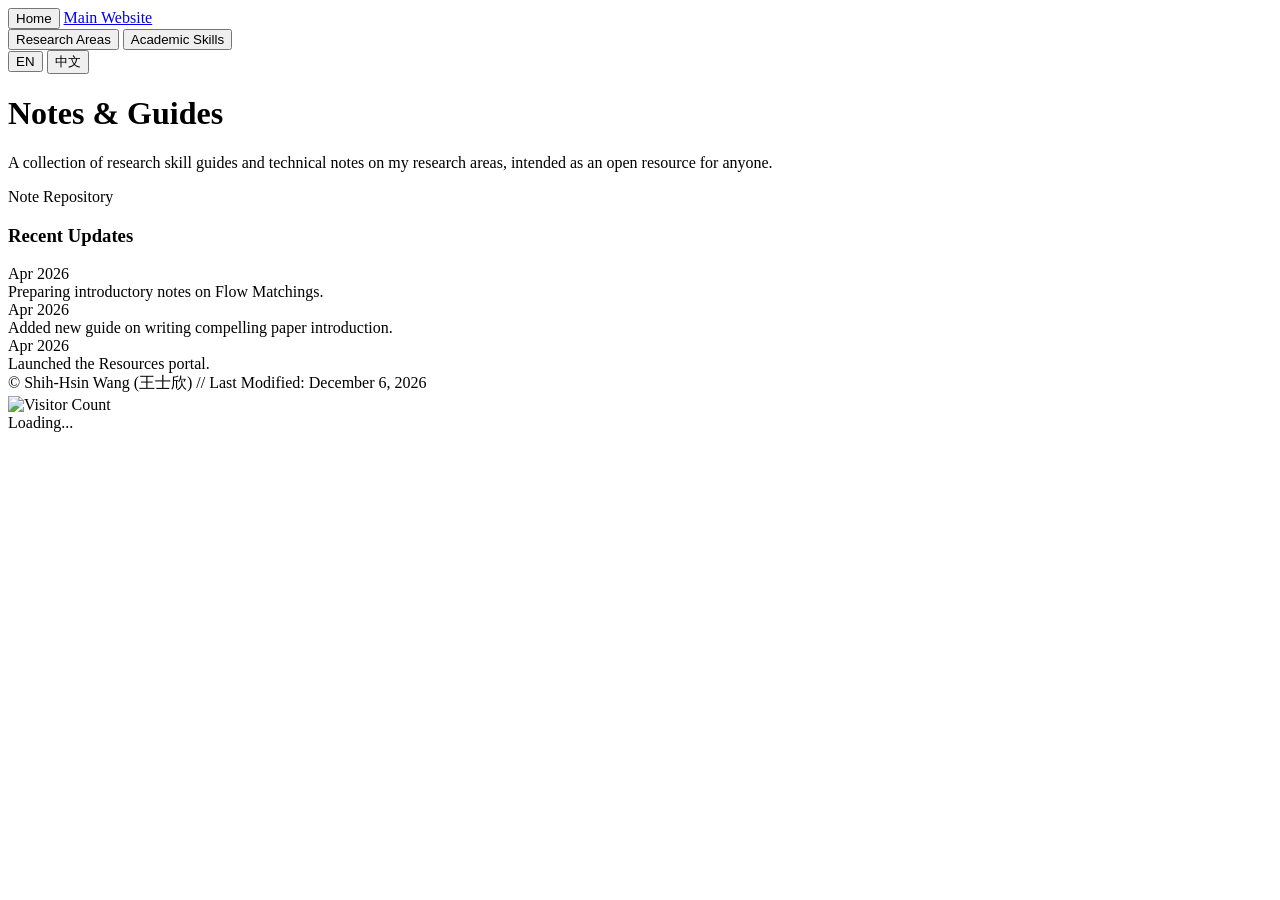
==== commit 2023aa7d: "Update notes.html" ====
--- a/notes.html
+++ b/notes.html
@@ -15,180 +15,17 @@
     <link href="https://fonts.googleapis.com/css2?family=Plus+Jakarta+Sans:wght@400;500;600;700&family=Space+Mono:wght@400;700&display=swap" rel="stylesheet">
 
     <link rel="stylesheet" href="https://cdn.jsdelivr.net/npm/katex@0.16.9/dist/katex.min.css">
-    <script defer src="https://cdn.jsdelivr.net/npm/katex@0.16.9/dist/katex.min.js"></script>
-    <script defer src="https://cdn.jsdelivr.net/npm/katex@0.16.9/dist/contrib/auto-render.min.js"></script>
+    <script src="https://cdn.jsdelivr.net/npm/katex@0.16.9/dist/katex.min.js"></script>
+    
+    <script src="https://cdn.jsdelivr.net/npm/marked/marked.min.js"></script>
+    
+    <script src="https://cdn.jsdelivr.net/npm/marked-katex-extension/lib/index.umd.js"></script>
     
     <link href="https://cdn.jsdelivr.net/npm/prismjs/themes/prism.css" rel="stylesheet"/>
     <script src="https://cdn.jsdelivr.net/npm/prismjs/prism.js"></script>
     
-    <script src="https://cdn.jsdelivr.net/npm/marked/marked.min.js"></script>
-    <script src="https://cdn.jsdelivr.net/npm/marked-katex-extension/lib/index.umd.js"></script>
-
+    <link rel="stylesheet" href="style.css">
     <style>
-        :root {
-            --bg: #fffdfc;
-            --text: #1a2b3c;
-            --text-muted: #5a6b7d;
-            --accent: #c65d4a;
-            --box-math-bg: #eef2f6;
-            --box-ml-bg: #fcf6f1;
-            --border: #e6e9ed;
-            --font-main: 'Plus Jakarta Sans', sans-serif;
-            --font-mono: 'Space Mono', monospace;
-        }
-
-        * { box-sizing: border-box; }
-
-        body {
-            background-color: var(--bg);
-            color: var(--text);
-            font-family: var(--font-main);
-            line-height: 1.65;
-            margin: 0;
-            display: flex;
-            flex-direction: column;
-            height: 100vh;
-        }
-
-        header {
-            background-color: var(--bg);
-            border-bottom: 1px solid var(--border);
-            padding: 15px 30px;
-            display: flex;
-            justify-content: space-between;
-            align-items: center;
-        }
-
-        .header-left {
-            display: flex;
-            align-items: center;
-            gap: 20px; 
-        }
-        
-        .cat-btn {
-            background: none; border: none; font-size: 1rem; font-weight: 600;
-            color: var(--text-muted); cursor: pointer; border-bottom: 2px solid transparent;
-            text-decoration: none; padding-bottom: 2px; 
-        }
-        
-        .cat-btn:hover { color: var(--accent); }
-        .cat-btn.active-cat { color: var(--accent); border-bottom: 2px solid var(--accent); }
-        
-        .category-nav { display: flex; gap: 20px; align-items: center; }
-    
-        .lang-switch button {
-            border: 1px solid var(--border); background: none; padding: 5px 10px;
-            cursor: pointer; font-weight: 600;
-        }
-        .lang-switch button:hover { color: var(--accent); }
-
-        /* DYNAMIC LAYOUT SUPPORT */
-        .main-container {
-            display: grid;
-            grid-template-columns: 280px 1fr;
-            flex-grow: 1;
-            overflow: hidden;
-        }
-        .main-container.home-active { grid-template-columns: 1fr; }
-
-        .sidebar { background-color: var(--box-ml-bg); border-right: 1px solid var(--border); padding: 20px; overflow-y: auto; }
-        .main-container.home-active .sidebar { display: none; }
-
-        .note-list button { width: 100%; text-align: left; border: none; background: none; padding: 8px; cursor: pointer; }
-        .note-list button.active-note { background-color: var(--accent); color: white; }
-
-        .content { padding: 40px; overflow-y: auto; }
-
-        /* ===== HOME DASHBOARD STYLES ===== */
-        .home-dashboard {
-            display: none;
-            max-width: 1100px;
-            margin: 0 auto;
-            flex-direction: column; 
-            min-height: 100%;
-        }
-        .main-container.home-active .home-dashboard { display: flex; }
-        .main-container.home-active #markdown-content { display: none; }
-
-        .dashboard-content-wrapper {
-            display: grid;
-            grid-template-columns: 2fr 1fr;
-            gap: 40px;
-            flex-grow: 1; 
-            padding-bottom: 40px;
-        }
-
-        .dashboard-header { margin-bottom: 30px; }
-        .dashboard-header h1 { font-size: 2.2rem; margin: 0 0 10px 0; color: var(--text); }
-        .dashboard-header p { font-size: 1.05rem; color: var(--text-muted); margin: 0; }
-
-        /* ===== INTERACTIVE TREE STYLES ===== */
-        .tree-container { background: #fff; border: 1px solid var(--border); border-radius: 12px; padding: 25px 30px; }
-        .tree-root { font-size: 1.2rem; font-weight: 700; color: var(--text); margin-bottom: 20px; display: flex; align-items: center; gap: 10px; }
-        .tree-root::before { content: '📁'; font-size: 1.4rem; }
-        
-        .tree-branch { border-left: 2px solid var(--border); margin-left: 10px; padding-left: 20px; margin-bottom: 20px; position: relative; }
-        .tree-branch::before { content: ''; position: absolute; left: 0; top: 15px; width: 15px; height: 2px; background: var(--border); }
-        .tree-category { font-weight: 600; font-size: 1.05rem; cursor: pointer; display: inline-block; padding: 4px 8px; border-radius: 6px; transition: all 0.2s; color: var(--accent); }
-        .tree-category:hover { background: var(--box-ml-bg); transform: translateX(3px); }
-        
-        .tree-leaves { margin-top: 10px; border-left: 2px solid var(--border); margin-left: 10px; padding-left: 20px; }
-        .tree-leaf-item { position: relative; margin-bottom: 10px; }
-        .tree-leaf-item::before { content: ''; position: absolute; left: -20px; top: 12px; width: 15px; height: 2px; background: var(--border); }
-        .tree-leaf { color: var(--text-muted); cursor: pointer; display: inline-block; padding: 2px 8px; border-radius: 4px; transition: all 0.2s; font-size: 0.95rem; }
-        .tree-leaf:hover { background: var(--box-math-bg); color: var(--text); transform: translateX(3px); font-weight: 500; }
-        .tree-leaf::before { content: '📄 '; font-size: 0.85rem; opacity: 0.6; }
-
-        /* ===== UPDATES COLUMN ===== */
-        .updates-column { background: var(--box-math-bg); border-radius: 12px; padding: 25px; border: 1px solid var(--border); }
-        .updates-column h3 { margin: 0 0 20px 0; font-size: 1.1rem; border-bottom: 2px solid var(--border); padding-bottom: 10px; }
-        .update-item { margin-bottom: 15px; }
-        .update-date { font-family: var(--font-mono); font-size: 0.8rem; color: var(--accent); display: block; margin-bottom: 3px; }
-        .update-text { font-size: 0.95rem; line-height: 1.4; }
-
-        /* ===== MINIMAL FOOTER ===== */
-        .dynamic-home-footer {
-            padding: 20px 10px; margin-top: 40px; border-top: 1px solid var(--border);
-            font-size: 0.75rem; color: var(--text-muted); font-family: var(--font-mono);
-            text-align: center; display: flex; flex-direction: column; align-items: center;
-            gap: 8px; background: var(--bg);
-        }
-
-        .main-container:not(.home-active) .dynamic-home-footer { display: none !important; }
-
-        /* ===== Table & Markdown Styling ===== */
-        .markdown-body table { width: 100%; border-collapse: collapse; margin: 20px 0; font-size: 0.95rem; table-layout: auto; }
-        .markdown-body th, .markdown-body td { border: 1px solid var(--border); padding: 12px 14px; text-align: left; vertical-align: top; line-height: 1.6; word-break: break-word; }
-        .markdown-body th { background-color: var(--box-ml-bg); font-weight: 600; }
-        .markdown-body tr:nth-child(even) { background-color: #fafafa; }
-        .markdown-body td:first-child, .markdown-body th:first-child { width: 140px; white-space: nowrap; }
-        .markdown-body { max-width: 900px; margin: 0; font-size: 16px; line-height: 1.75; }
-
-        @media (max-width: 768px) {
-            .content { padding: 20px; height: auto; overflow-y: visible; }
-            .main-container { display: block; overflow-y: auto; height: auto; }
-            body { height: auto; }
-            .dashboard-content-wrapper { grid-template-columns: 1fr; }
-            .markdown-body table { display: block; overflow-x: auto; }
-            .category-nav { flex-wrap: wrap; gap: 10px; }
-            header { flex-direction: column; align-items: flex-start; gap: 10px; }
-            .sidebar { width: 100%; border-right: none; border-bottom: 1px solid var(--border); padding: 10px; }
-            .note-list { display: flex; overflow-x: auto; gap: 8px; }
-            .note-list li { flex: 0 0 auto; }
-            .note-list button { white-space: nowrap; border: 1px solid var(--border); border-radius: 20px; padding: 6px 12px; }
-            .markdown-body { max-width: 100%; }
-        }
-
-        .markdown-body h1 { font-size: 2rem; margin-top: 0; border-bottom: 1px solid var(--border); padding-bottom: 8px; }
-        .markdown-body h2 { margin-top: 32px; font-size: 1.5rem; }
-        .markdown-body h3 { margin-top: 24px; }
-        .markdown-body p { margin: 14px 0; }
-        .markdown-body ul { padding-left: 20px; }
-        .markdown-body blockquote { border-left: 3px solid var(--accent); padding-left: 12px; color: var(--text-muted); background: var(--box-ml-bg); border-radius: 6px; }
-        .markdown-body code { background: var(--box-math-bg); padding: 3px 6px; border-radius: 4px; font-size: 0.9em; }
-        .markdown-body pre { background: #1a2b3c; color: white; padding: 16px; border-radius: 8px; overflow-x: auto; }
-        .katex-display { margin: 20px 0; overflow-x: auto; }
-        html { scroll-behavior: smooth; }
     </style>
 </head>
 
@@ -492,6 +329,7 @@
     try {
         contentDiv.innerHTML = marked.parse(textToParse);
         Prism.highlightAllUnder(contentDiv);
+        scaleIframe();
     } catch (parseError) {
         // ==== PARSING ERROR FALLBACK (Usually caused by heavy LaTeX syntax errors) ====
         contentDiv.innerHTML = `
@@ -527,6 +365,22 @@
         }
     }
 };
+
+
+function scaleIframe() {
+  const wrappers = document.querySelectorAll('.demo-wrapper');
+  wrappers.forEach(wrapper => {
+    const frame = wrapper.querySelector('.demo-frame');
+    const scale = wrapper.offsetWidth / 1280; // 1280 是 demo 原始寬度
+    frame.style.transform = `scale(${scale})`;
+    wrapper.style.height = (720 * scale) + 'px'; // 720 是 demo 原始高度
+  });
+}
+
+window.addEventListener('resize', scaleIframe);
+scaleIframe();
+
+
 </script>
 </body>
 </html>
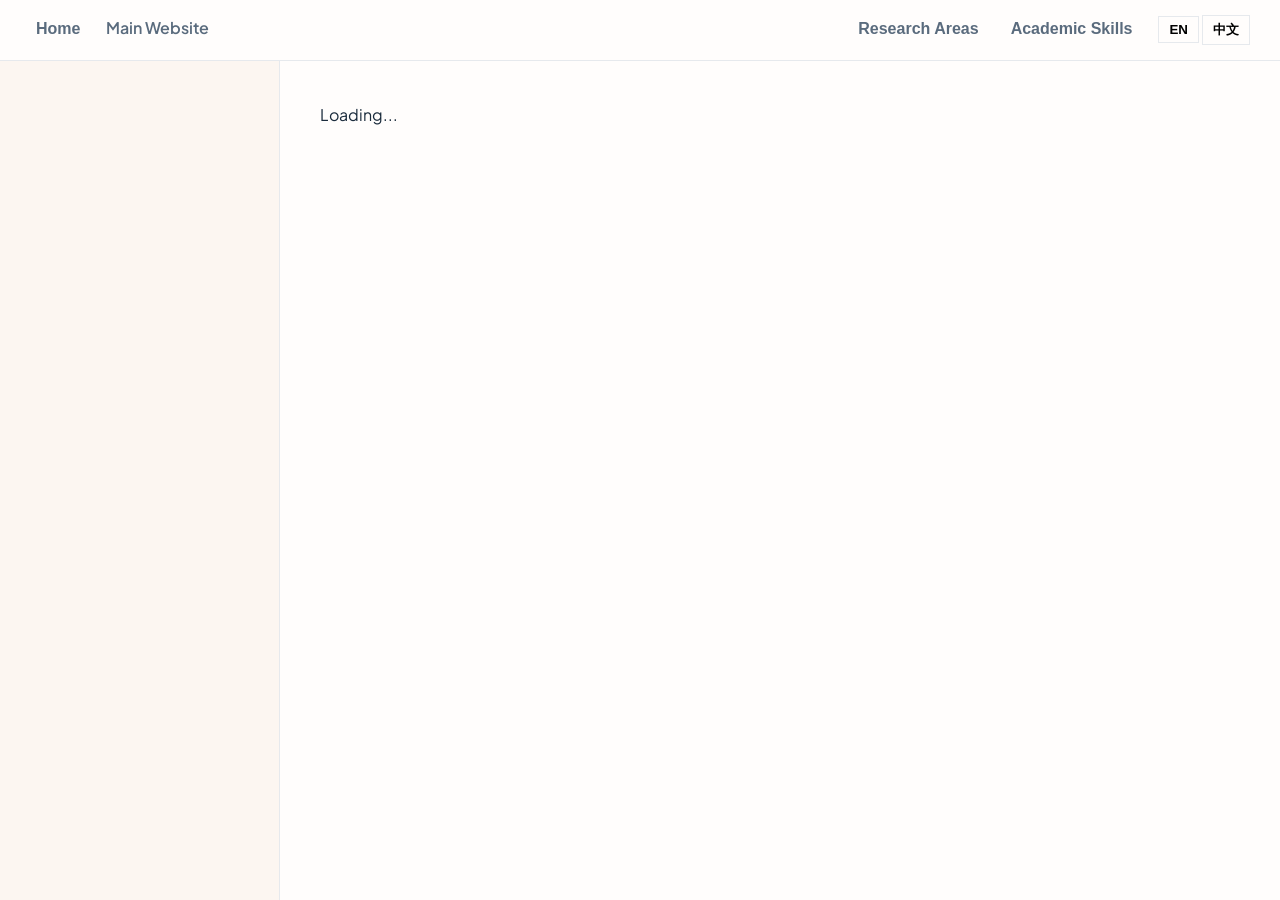
==== commit 7c578060: "Update notes.html" ====
--- a/notes.html
+++ b/notes.html
@@ -24,9 +24,8 @@
     <link href="https://cdn.jsdelivr.net/npm/prismjs/themes/prism.css" rel="stylesheet"/>
     <script src="https://cdn.jsdelivr.net/npm/prismjs/prism.js"></script>
     
-    <link rel="stylesheet" href="style.css">
-    <style>
-    </style>
+    <link rel="stylesheet" href="notes_style.css">
+    <script src="notes.js"></script>
 </head>
 
 <body>
@@ -102,285 +101,5 @@
     </main>
 
 </div>
-
-<script>
-// Configure Marked.js globally so it doesn't get called multiple times
-marked.use(window.markedKatex({ throwOnError: false }));
-
-let currentLang = localStorage.getItem("lang") || "en";
-
-// ==========================================
-// 1. ADD YOUR NOTES HERE
-// ==========================================
-const notesData = {
-    "themes": [
-        {
-            group: { en: "Flow Matching", zh: "Flow Matching" },
-            title: { en: "Flow ODE: From a Sand Pile to a Sandcastle", zh: "Flow ODE：沙堆到沙堡" },
-            file: { en: "notes/en/flow-matching-story.md", zh: "notes/zh/flow-matching-story.md" } // Fixed EN path
-        },
-        {
-            group: { en: "Flow Matching", zh: "Flow Matching" },
-            title: { en: "How to Train Flow Matching Models", zh: "訓練 Flow Matching：隨群體而動" },
-            file: { en: "notes/en/flow-matching-training.md", zh: "notes/zh/flow-matching-training.md" }
-        }
-    ],
-    "skills": [
-        {
-            group: { en: "Paper Writing", zh: "論文寫作" }, // Unified logic: added a group for skills
-            title: { en: "How to Write a Compelling Introduction", zh: "如何寫一個有說服力的 Introduction" },
-            file: { en: "notes/en/write-intro.md", zh: "notes/zh/write-intro.md" }
-        }
-    ]
-};
-
-const categoryTitles = {
-    "themes": { en: "Research Areas", zh: "研究領域" },
-    "skills": { en: "Academic Skills", zh: "學術技能" }
-};
-
-const homeTranslations = {
-    "home-title": { en: "Notes & Guides", zh: "筆記與指南" },
-    "home-subtitle": { en: "A collection of research skill guides and technical notes on my research areas, intended as an open resource for anyone.", zh: "一些關於研究技能與相關領域的筆記，開放給所有對這些主題有興趣或從事研究的人。" },
-    "tree-root-title": { en: "Note Repository", zh: "筆記庫" },
-    "updates-title": { en: "Recent Updates", zh: "最新更新" },
-    "upd-1": { en: "Preparing introductory notes on Flow Matching.", zh: "新增 Flow Matching 筆記。" },
-    "upd-2": { en: "Added new guide on writing compelling paper introductions.", zh: "新增「如何寫出具說服力的論文 Introduction」。" },
-    "upd-3": { en: "Launched the Resources portal.", zh: "正式建立資源站。" }
-};
-
-function translateHome() {
-    for (const [id, texts] of Object.entries(homeTranslations)) {
-        const el = document.getElementById(id);
-        if (el) el.innerText = texts[currentLang];
-    }
-}
-
-function buildDynamicTree() {
-    const treeContainer = document.getElementById('dynamic-tree');
-    treeContainer.innerHTML = ''; 
-
-    for (const categoryId in notesData) {
-        let html = `<div class="tree-branch">
-            <div class="tree-category" onclick="loadCategory('${categoryId}')">${categoryTitles[categoryId][currentLang]}</div>
-            <div class="tree-leaves">`;
-
-        let currentGroup = null;
-        
-        notesData[categoryId].forEach((note, index) => {
-            if (note.group && note.group[currentLang] !== currentGroup) {
-                currentGroup = note.group[currentLang];
-                html += `<div style="font-size: 0.9rem; font-weight: 700; color: var(--text); margin: 15px 0 5px 0px; border-bottom: 1px dashed var(--border); padding-bottom: 4px;">📂 ${currentGroup}</div>`;
-            }
-            const indentStyle = note.group ? 'margin-left: 15px;' : '';
-            html += `<div class="tree-leaf-item" style="${indentStyle}">
-                        <span class="tree-leaf" onclick="loadCategory('${categoryId}', event, ${index})">${note.title[currentLang]}</span>
-                     </div>`;
-        });
-
-        html += `</div></div>`;
-        treeContainer.innerHTML += html;
-    }
-}
-
-function setLanguage(lang) {
-    currentLang = lang;
-    localStorage.setItem("lang", lang);
-    
-    translateHome();
-    buildDynamicTree(); 
-
-    const container = document.getElementById('main-container');
-    if (container.classList.contains('home-active')) { return; }
-
-    const activeCategoryBtn = document.querySelector('.cat-btn.active-cat');
-    let activeCategory = "skills"; 
-    
-    if (activeCategoryBtn) {
-        if (activeCategoryBtn.getAttribute('onclick').includes('themes')) activeCategory = 'themes';
-        if (activeCategoryBtn.getAttribute('onclick').includes('skills')) activeCategory = 'skills';
-    }
-
-    const activeNoteBtn = document.querySelector('.note-list button.active-note');
-    let activeIndex = 0;
-    if (activeNoteBtn) { activeIndex = activeNoteBtn.getAttribute("data-index"); }
-
-    loadCategory(activeCategory, null, activeIndex);
-}
-
-function loadHome() {
-    document.querySelectorAll('.cat-btn').forEach(btn => btn.classList.remove('active-cat'));
-    document.getElementById('btn-home').classList.add('active-cat');
-    
-    document.getElementById('main-container').classList.add('home-active');
-    localStorage.setItem("currentCategory", "home");
-    translateHome();
-    buildDynamicTree();
-
-    window.history.replaceState({}, '', window.location.pathname);
-    sessionStorage.setItem("currentCategory", "home");
-}
-
-function loadCategory(categoryId, event, specificIndex = null) {
-    document.querySelectorAll('.cat-btn').forEach(btn => btn.classList.remove('active-cat'));
-    document.getElementById('btn-' + categoryId).classList.add('active-cat');
-    
-    document.getElementById('main-container').classList.remove('home-active');
-    document.getElementById('sidebar-title').innerText = categoryTitles[categoryId][currentLang];
-
-    const listContainer = document.getElementById('note-list-container');
-    listContainer.innerHTML = '';
-
-    let currentGroup = null;
-
-    notesData[categoryId].forEach((note, index) => {
-        if (note.group && note.group[currentLang] !== currentGroup) {
-            currentGroup = note.group[currentLang];
-            const groupHeader = document.createElement('div');
-            groupHeader.style.cssText = "font-size: 0.75rem; font-weight: 700; color: var(--text-muted); margin: 25px 0 8px 5px; text-transform: uppercase; letter-spacing: 0.5px;";
-            groupHeader.innerText = currentGroup;
-            listContainer.appendChild(groupHeader);
-        }
-
-        const li = document.createElement('li');
-        const btn = document.createElement('button');
-
-        if (note.group) { btn.style.paddingLeft = "15px"; }
-
-        btn.innerText = note.title[currentLang];
-        btn.setAttribute("data-file", note.file[currentLang]); 
-        btn.setAttribute("data-index", index); 
-        btn.onclick = (e) => loadMarkdown(note.file[currentLang], e.target, categoryId, index);
-
-        li.appendChild(btn);
-        listContainer.appendChild(li);
-    });
-
-    let indexToLoad = specificIndex;
-    if (indexToLoad === null) {
-        indexToLoad = localStorage.getItem("currentNoteIndex-" + categoryId);
-    }
-    
-    let btnToClick = null;
-    if (indexToLoad !== null) {
-        btnToClick = listContainer.querySelector(`button[data-index="${indexToLoad}"]`);
-    }
-    if (!btnToClick) {
-        btnToClick = listContainer.querySelector('button');
-    }
-
-    if (btnToClick) {
-        loadMarkdown(btnToClick.getAttribute("data-file"), btnToClick, categoryId, btnToClick.getAttribute("data-index"));
-    }
-}
-
-async function loadMarkdown(filePath, btnElement, categoryId, noteIndex) {
-    document.querySelectorAll('.note-list button').forEach(b => b.classList.remove('active-note'));
-    if (btnElement) btnElement.classList.add('active-note');
-
-    sessionStorage.setItem("currentCategory", categoryId);
-    sessionStorage.setItem("currentNoteIndex-" + categoryId, noteIndex);
-
-    const newUrl = `${window.location.pathname}?cat=${categoryId}&id=${noteIndex}`;
-    window.history.replaceState({path: newUrl}, '', newUrl);
-
-    const contentDiv = document.getElementById('markdown-content');
-    contentDiv.innerHTML = "Loading...";
-
-    let textToParse = "";
-
-    // Step 1: Try to fetch the file from the server
-    try {
-        const res = await fetch(filePath);
-        if (!res.ok) throw new Error("File not found");
-        textToParse = await res.text();
-    } catch (networkError) {
-        // ==== 404 NETWORK FALLBACK ====
-        let comingSoonPath = "notes/coming-soon.md"; 
-        if (filePath) {
-            const basePath = filePath.substring(0, filePath.lastIndexOf('/')); 
-            comingSoonPath = `${basePath}/coming-soon.md`;
-        }
-
-        const noteData = notesData[categoryId][noteIndex];
-        if (!noteData.title.en.includes("Coming Soon")) noteData.title.en += " (Coming Soon!)";
-        if (!noteData.title.zh.includes("即將推出")) noteData.title.zh += " (即將推出!)"; 
-
-        if (btnElement) btnElement.innerText = noteData.title[currentLang]; 
-        buildDynamicTree(); 
-
-        try {
-            const fallbackRes = await fetch(comingSoonPath);
-            if (!fallbackRes.ok) throw new Error("Fallback file not found");
-            textToParse = await fallbackRes.text();
-        } catch (fallbackErr) {
-            contentDiv.innerHTML = `
-                <div style="text-align: center; margin-top: 50px;">
-                    <h1 style="border: none;">🚧 ${currentLang === 'zh' ? '即將推出' : 'Coming Soon'}</h1>
-                    <p style="color: var(--text-muted);">${currentLang === 'zh' ? '這篇筆記還在整理中，請確認檔案位置或伺服器連線。' : 'This note is currently being prepared, or the file path is incorrect. Check back later!'}</p>
-                    <p style="font-size: 0.8rem; color: #a0a0a0;">Attempted to load: <code>${filePath}</code></p>
-                </div>
-            `;
-            return; // Stop execution here if we have no text to parse
-        }
-    }
-
-    // Step 2: Try to parse the fetched text with marked & KaTeX
-    try {
-        contentDiv.innerHTML = marked.parse(textToParse);
-        Prism.highlightAllUnder(contentDiv);
-        scaleIframe();
-    } catch (parseError) {
-        // ==== PARSING ERROR FALLBACK (Usually caused by heavy LaTeX syntax errors) ====
-        contentDiv.innerHTML = `
-            <div style="margin-top: 20px; border-left: 4px solid #c65d4a; padding: 15px; background: #fff5f5;">
-                <h2 style="margin-top: 0; color: #c65d4a;">⚠️ Markdown/Math Parsing Error</h2>
-                <p>The file was found, but the parser crashed. This is usually caused by invalid LaTeX syntax in your document.</p>
-                <code>${parseError.message}</code>
-            </div>
-        `;
-    }
-}
-
-window.onload = () => {
-    translateHome();
-    buildDynamicTree();
-
-    const urlParams = new URLSearchParams(window.location.search);
-    const catParam = urlParams.get('cat');
-    const idParam = urlParams.get('id');   
-    const forceHome = urlParams.get('home') === 'true';
-
-    if (catParam && notesData[catParam]) {
-        const index = idParam !== null ? parseInt(idParam) : 0;
-        loadCategory(catParam, null, index);
-    } else if (forceHome) {
-        loadHome();
-    } else {
-        let lastCategory = sessionStorage.getItem("currentCategory") || "home";
-        if (lastCategory === "home") {
-            loadHome();
-        } else {
-            loadCategory(lastCategory);
-        }
-    }
-};
-
-
-function scaleIframe() {
-  const wrappers = document.querySelectorAll('.demo-wrapper');
-  wrappers.forEach(wrapper => {
-    const frame = wrapper.querySelector('.demo-frame');
-    const scale = wrapper.offsetWidth / 1280; // 1280 是 demo 原始寬度
-    frame.style.transform = `scale(${scale})`;
-    wrapper.style.height = (720 * scale) + 'px'; // 720 是 demo 原始高度
-  });
-}
-
-window.addEventListener('resize', scaleIframe);
-scaleIframe();
-
-
-</script>
 </body>
 </html>
--- a/notes_style.css
+++ b/notes_style.css
@@ -0,0 +1,185 @@
+
+:root {
+    --bg: #fffdfc;
+    --text: #1a2b3c;
+    --text-muted: #5a6b7d;
+    --accent: #c65d4a;
+    --box-math-bg: #eef2f6;
+    --box-ml-bg: #fcf6f1;
+    --border: #e6e9ed;
+    --font-main: 'Plus Jakarta Sans', sans-serif;
+    --font-mono: 'Space Mono', monospace;
+}
+
+* { box-sizing: border-box; }
+
+body {
+    background-color: var(--bg);
+    color: var(--text);
+    font-family: var(--font-main);
+    line-height: 1.65;
+    margin: 0;
+    display: flex;
+    flex-direction: column;
+    height: 100vh;
+}
+
+header {
+    background-color: var(--bg);
+    border-bottom: 1px solid var(--border);
+    padding: 15px 30px;
+    display: flex;
+    justify-content: space-between;
+    align-items: center;
+}
+
+.header-left {
+    display: flex;
+    align-items: center;
+    gap: 20px; 
+}
+
+.cat-btn {
+    background: none; border: none; font-size: 1rem; font-weight: 600;
+    color: var(--text-muted); cursor: pointer; border-bottom: 2px solid transparent;
+    text-decoration: none; padding-bottom: 2px; 
+}
+
+.cat-btn:hover { color: var(--accent); }
+.cat-btn.active-cat { color: var(--accent); border-bottom: 2px solid var(--accent); }
+
+.category-nav { display: flex; gap: 20px; align-items: center; }
+
+.lang-switch button {
+    border: 1px solid var(--border); background: none; padding: 5px 10px;
+    cursor: pointer; font-weight: 600;
+}
+.lang-switch button:hover { color: var(--accent); }
+
+/* DYNAMIC LAYOUT SUPPORT */
+.main-container {
+    display: grid;
+    grid-template-columns: 280px 1fr;
+    flex-grow: 1;
+    overflow: hidden;
+}
+.main-container.home-active { grid-template-columns: 1fr; }
+
+.sidebar { background-color: var(--box-ml-bg); border-right: 1px solid var(--border); padding: 20px; overflow-y: auto; }
+.main-container.home-active .sidebar { display: none; }
+
+.note-list button { width: 100%; text-align: left; border: none; background: none; padding: 8px; cursor: pointer; }
+.note-list button.active-note { background-color: var(--accent); color: white; }
+
+.content { padding: 40px; overflow-y: auto; }
+
+/* ===== HOME DASHBOARD STYLES ===== */
+.home-dashboard {
+    display: none;
+    max-width: 1100px;
+    margin: 0 auto;
+    flex-direction: column; 
+    min-height: 100%;
+}
+.main-container.home-active .home-dashboard { display: flex; }
+.main-container.home-active #markdown-content { display: none; }
+
+.dashboard-content-wrapper {
+    display: grid;
+    grid-template-columns: 2fr 1fr;
+    gap: 40px;
+    flex-grow: 1; 
+    padding-bottom: 40px;
+}
+
+.dashboard-header { margin-bottom: 30px; }
+.dashboard-header h1 { font-size: 2.2rem; margin: 0 0 10px 0; color: var(--text); }
+.dashboard-header p { font-size: 1.05rem; color: var(--text-muted); margin: 0; }
+
+/* ===== INTERACTIVE TREE STYLES ===== */
+.tree-container { background: #fff; border: 1px solid var(--border); border-radius: 12px; padding: 25px 30px; }
+.tree-root { font-size: 1.2rem; font-weight: 700; color: var(--text); margin-bottom: 20px; display: flex; align-items: center; gap: 10px; }
+.tree-root::before { content: '📁'; font-size: 1.4rem; }
+
+.tree-branch { border-left: 2px solid var(--border); margin-left: 10px; padding-left: 20px; margin-bottom: 20px; position: relative; }
+.tree-branch::before { content: ''; position: absolute; left: 0; top: 15px; width: 15px; height: 2px; background: var(--border); }
+.tree-category { font-weight: 600; font-size: 1.05rem; cursor: pointer; display: inline-block; padding: 4px 8px; border-radius: 6px; transition: all 0.2s; color: var(--accent); }
+.tree-category:hover { background: var(--box-ml-bg); transform: translateX(3px); }
+
+.tree-leaves { margin-top: 10px; border-left: 2px solid var(--border); margin-left: 10px; padding-left: 20px; }
+.tree-leaf-item { position: relative; margin-bottom: 10px; }
+.tree-leaf-item::before { content: ''; position: absolute; left: -20px; top: 12px; width: 15px; height: 2px; background: var(--border); }
+.tree-leaf { color: var(--text-muted); cursor: pointer; display: inline-block; padding: 2px 8px; border-radius: 4px; transition: all 0.2s; font-size: 0.95rem; }
+.tree-leaf:hover { background: var(--box-math-bg); color: var(--text); transform: translateX(3px); font-weight: 500; }
+.tree-leaf::before { content: '📄 '; font-size: 0.85rem; opacity: 0.6; }
+
+/* ===== UPDATES COLUMN ===== */
+.updates-column { background: var(--box-math-bg); border-radius: 12px; padding: 25px; border: 1px solid var(--border); }
+.updates-column h3 { margin: 0 0 20px 0; font-size: 1.1rem; border-bottom: 2px solid var(--border); padding-bottom: 10px; }
+.update-item { margin-bottom: 15px; }
+.update-date { font-family: var(--font-mono); font-size: 0.8rem; color: var(--accent); display: block; margin-bottom: 3px; }
+.update-text { font-size: 0.95rem; line-height: 1.4; }
+
+/* ===== MINIMAL FOOTER ===== */
+.dynamic-home-footer {
+    padding: 20px 10px; margin-top: 40px; border-top: 1px solid var(--border);
+    font-size: 0.75rem; color: var(--text-muted); font-family: var(--font-mono);
+    text-align: center; display: flex; flex-direction: column; align-items: center;
+    gap: 8px; background: var(--bg);
+}
+
+.main-container:not(.home-active) .dynamic-home-footer { display: none !important; }
+
+/* ===== Table & Markdown Styling ===== */
+.markdown-body table { width: 100%; border-collapse: collapse; margin: 20px 0; font-size: 0.95rem; table-layout: auto; }
+.markdown-body th, .markdown-body td { border: 1px solid var(--border); padding: 12px 14px; text-align: left; vertical-align: top; line-height: 1.6; word-break: break-word; }
+.markdown-body th { background-color: var(--box-ml-bg); font-weight: 600; }
+.markdown-body tr:nth-child(even) { background-color: #fafafa; }
+.markdown-body td:first-child, .markdown-body th:first-child { width: 140px; white-space: nowrap; }
+.markdown-body { max-width:100%; margin: 0; font-size: 16px; line-height: 1.75; }
+
+@media (max-width: 768px) {
+    .content { padding: 20px; height: auto; overflow-y: visible; }
+    .main-container { display: block; overflow-y: auto; height: auto; }
+    body { height: auto; }
+    .dashboard-content-wrapper { grid-template-columns: 1fr; }
+    .markdown-body table { display: block; overflow-x: auto; }
+    .category-nav { flex-wrap: wrap; gap: 10px; }
+    header { flex-direction: column; align-items: flex-start; gap: 10px; }
+    .sidebar { width: 100%; border-right: none; border-bottom: 1px solid var(--border); padding: 10px; }
+    .note-list { display: flex; overflow-x: auto; gap: 8px; }
+    .note-list li { flex: 0 0 auto; }
+    .note-list button { white-space: nowrap; border: 1px solid var(--border); border-radius: 20px; padding: 6px 12px; }
+    .markdown-body { max-width: 100%; }
+}
+
+.markdown-body h1 { font-size: 2rem; margin-top: 0; border-bottom: 1px solid var(--border); padding-bottom: 8px; }
+.markdown-body h2 { margin-top: 32px; font-size: 1.5rem; }
+.markdown-body h3 { margin-top: 24px; }
+.markdown-body p { margin: 14px 0; }
+.markdown-body ul { padding-left: 20px; }
+.markdown-body blockquote { border-left: 3px solid var(--accent); padding-left: 12px; color: var(--text-muted); background: var(--box-ml-bg); border-radius: 6px; }
+.markdown-body code { background: var(--box-math-bg); padding: 3px 6px; border-radius: 4px; font-size: 0.9em; }
+.markdown-body pre { background: #1a2b3c; color: white; padding: 16px; border-radius: 8px; overflow-x: auto; }
+.katex-display { margin: 20px 0; overflow-x: auto; }
+html { scroll-behavior: smooth; }
+
+
+/* 針對markdown裡的html demo */
+.demo-wrapper {
+  width: 100%;
+  overflow: hidden;
+  /* 設定你 demo 的原始比例，例如 16:9 */
+  aspect-ratio: 16 / 9;
+  position: relative;
+}
+
+.demo-frame {
+  width: 1280px;        /* demo 原始設計寬度 */
+  height: 720px;
+  border: none;
+  transform-origin: top left;
+  position: absolute;
+  top: 0;
+  left: 0;
+}
